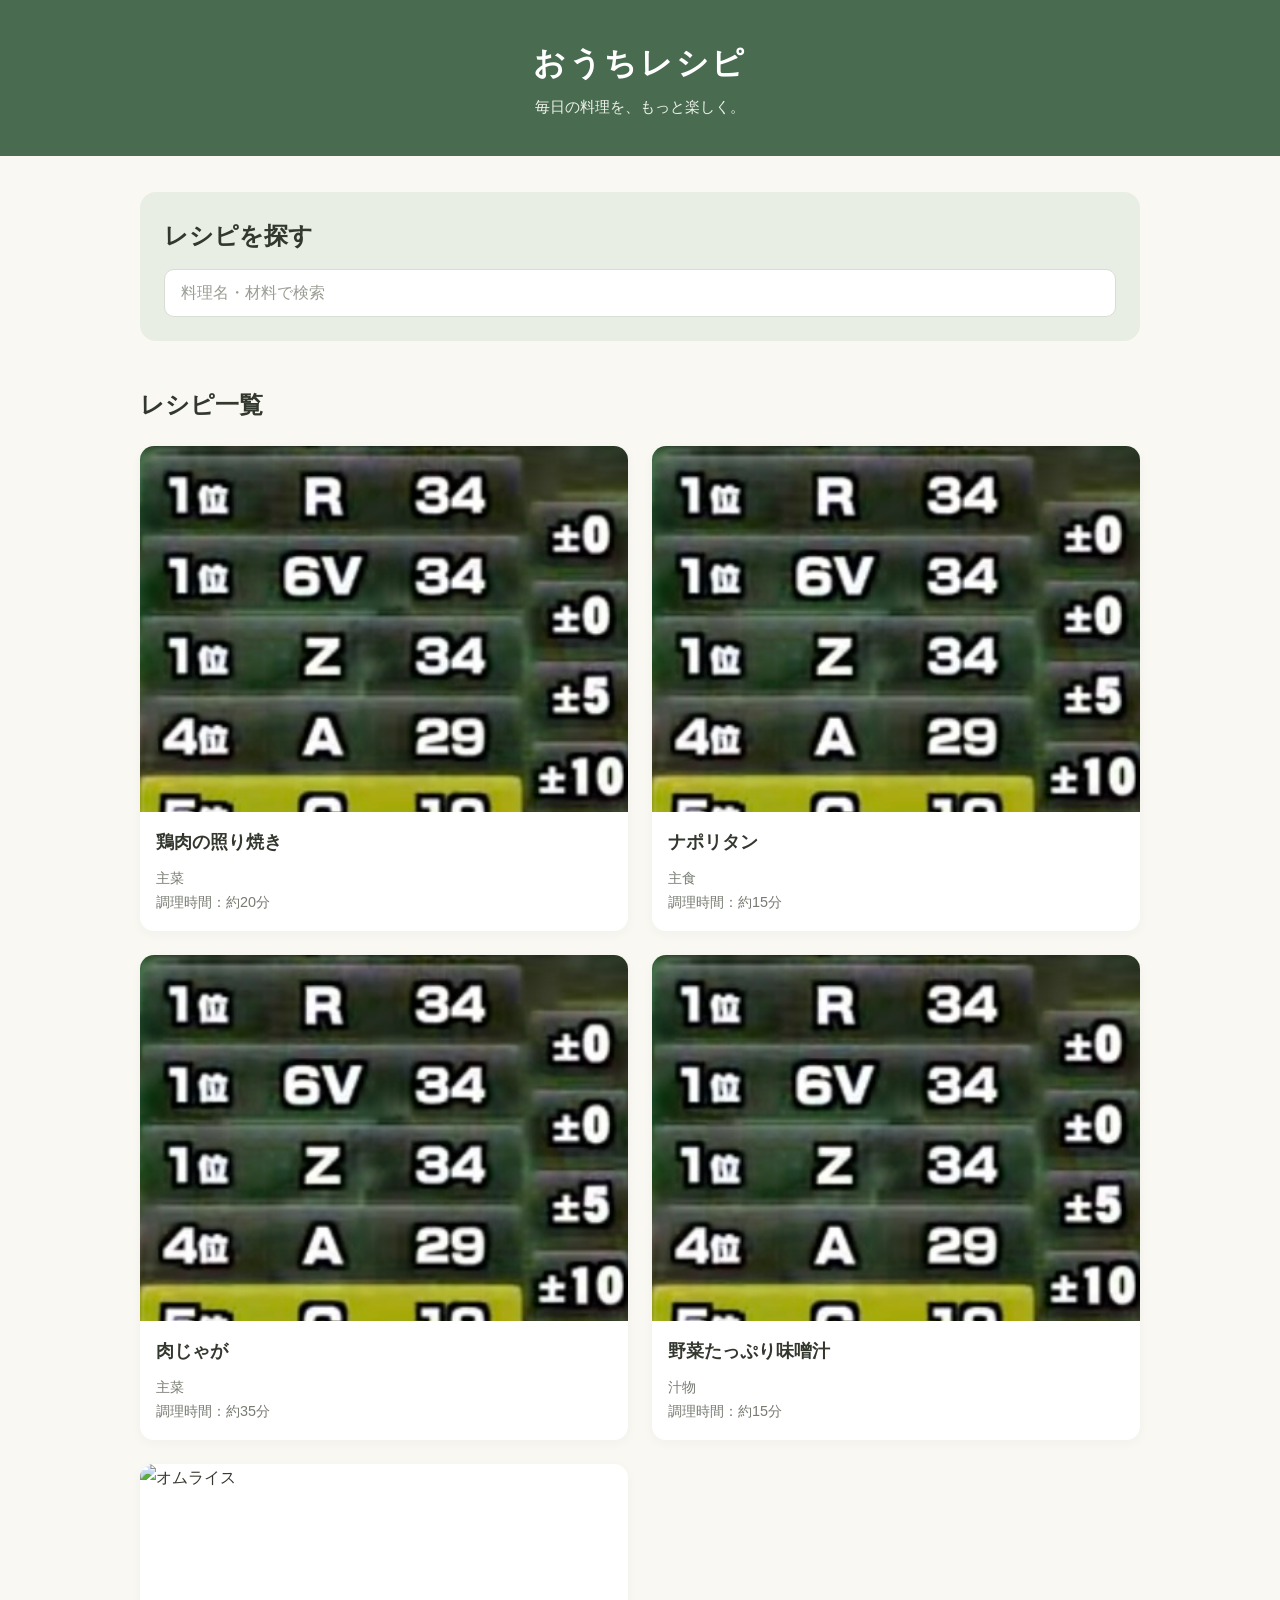
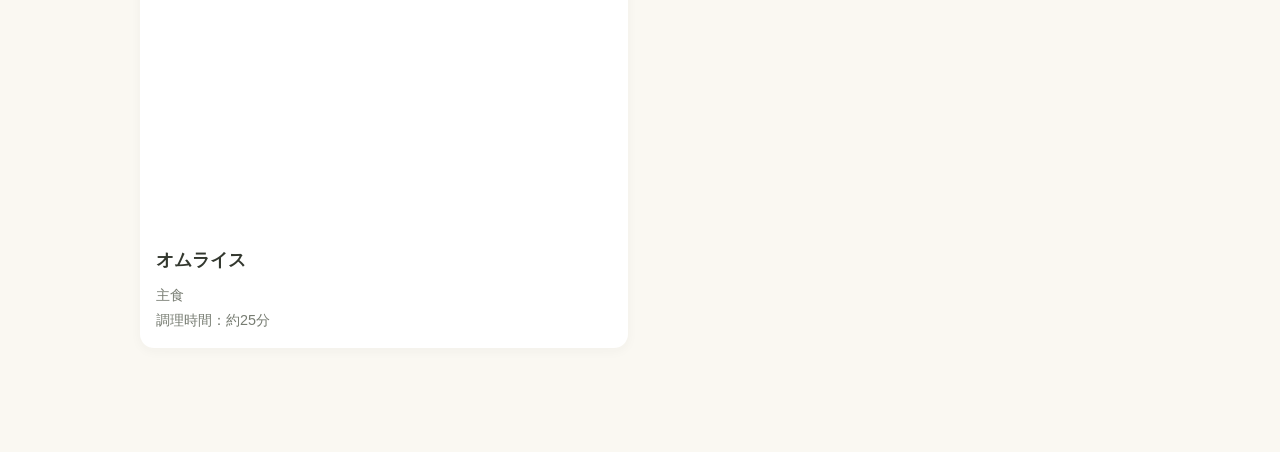
==== index.html @ 15c2fc60 "初回公開" ====
<!DOCTYPE html>
<html lang="ja">
<head>
  <meta charset="UTF-8">
  <meta name="viewport" content="width=device-width, initial-scale=1.0">
  <title>おうちレシピ</title>
  <link rel="stylesheet" href="css/style.css">
  <script src="js/recipes.js" defer></script>
  <script src="js/main.js" defer></script>
</head>
<body>
  <header class="site-header">
    <h1>おうちレシピ</h1>
    <p>毎日の料理を、もっと楽しく。</p>
  </header>

  <main>
    <section class="search-section">
      <h2>レシピを探す</h2>
      <input
        id="search-input"
        type="search"
        placeholder="料理名・材料で検索"
      >
    </section>

    <section>
      <h2>レシピ一覧</h2>
      <div id="recipe-list" class="recipe-grid"></div>
      <p id="no-results" hidden>レシピが見つかりませんでした。</p>
    </section>
  </main>
</body>
</html>
---- css/style.css ----
/* =========================
   1. 基本設定
========================= */

* {
  box-sizing: border-box;
}

:root {
  --color-bg: #faf8f2;
  --color-main: #496b50;
  --color-accent: #e8eee4;
  --color-text: #33382f;
  --color-subtext: #777c72;
  --color-white: #ffffff;
}

body {
  margin: 0;
  font-family:
    "Noto Sans JP",
    "Yu Gothic",
    "Meiryo",
    sans-serif;
  background-color: var(--color-bg);
  color: var(--color-text);
  line-height: 1.7;
}

h1,
h2,
p {
  margin-top: 0;
}

h2 {
  font-size: 1.5rem;
  margin-bottom: 20px;
}

/* =========================
   2. ヘッダー
========================= */

.site-header {
  padding: 36px 20px;
  text-align: center;
  background-color: var(--color-main);
  color: var(--color-white);
}

.site-header h1 {
  margin-bottom: 4px;
  font-size: 2rem;
  letter-spacing: 0.08em;
}

.site-header p {
  margin-bottom: 0;
  color: #edf2e9;
  font-size: 0.95rem;
}

/* =========================
   3. メインコンテンツ
========================= */

main {
  width: min(100% - 40px, 1000px);
  margin: 0 auto;
  padding: 36px 0 60px;
}

section {
  margin-bottom: 44px;
}

/* =========================
   4. 検索エリア
========================= */

.search-section {
  padding: 24px;
  border-radius: 16px;
  background-color: var(--color-accent);
}

.search-section h2 {
  margin-bottom: 12px;
}

#search-input {
  display: block;
  width: 100%;
  padding: 14px 16px;
  border: 1px solid #d9ded5;
  border-radius: 10px;
  background-color: var(--color-white);
  color: var(--color-text);
  font-size: 1rem;
  outline: none;
}

#search-input:focus {
  border-color: var(--color-main);
  box-shadow: 0 0 0 3px #496b5020;
}

#search-input::placeholder {
  color: #999e94;
}

/* =========================
   5. レシピ一覧
========================= */

.recipe-grid {
  display: grid;
  grid-template-columns: repeat(2, minmax(0, 1fr));
  gap: 24px;
}

.recipe-card {
  overflow: hidden;
  border-radius: 14px;
  background-color: var(--color-white);
  box-shadow: 0 3px 12px #3333330a;
  transition:
    transform 0.2s ease,
    box-shadow 0.2s ease;
}

.recipe-card:hover {
  transform: translateY(-4px);
  box-shadow: 0 8px 20px #33333312;
}

.recipe-card img {
  display: block;
  width: 100%;
  aspect-ratio: 4 / 3;
  object-fit: cover;
}

.recipe-card-content {
  padding: 16px;
}

.recipe-card h3 {
  margin: 0 0 8px;
  font-size: 1.1rem;
}

.recipe-card p {
  margin-bottom: 0;
  color: var(--color-subtext);
  font-size: 0.9rem;
}

#no-results {
  padding: 24px 0;
  text-align: center;
  color: var(--color-subtext);
}

/* =========================
   6. スマートフォン対応
========================= */

@media (max-width: 600px) {
  .site-header {
    padding: 28px 16px;
  }

  .site-header h1 {
    font-size: 1.7rem;
  }

  main {
    width: calc(100% - 28px);
    padding-top: 24px;
  }

  .search-section {
    padding: 18px;
  }

  .recipe-grid {
    grid-template-columns: 1fr;
    gap: 18px;
  }
}


/* =========================
   レシピ詳細ページ
========================= */

.back-link {
  display: inline-block;
  margin-bottom: 24px;
  color: var(--color-main);
  text-decoration: none;
  font-weight: bold;
}

.back-link:hover {
  text-decoration: underline;
}

.detail-image {
  display: block;
  width: 100%;
  max-width: 680px;
  max-height: 440px;
  aspect-ratio: 4 / 3;
  object-fit: cover;
  border-radius: 14px;
  margin: 20px 0;
}

#recipe-detail > p {
  color: var(--color-subtext);
}

.ingredient-list,
.step-list {
  padding: 0;
  margin: 0 0 36px;
}

.ingredient-list {
  list-style: none;
  border-top: 1px solid #e4e3dc;
}

.ingredient-list li {
  padding: 12px 8px;
  border-bottom: 1px solid #e4e3dc;
}

.step-list {
  padding-left: 28px;
}

.step-list li {
  padding: 10px 4px;
  margin-bottom: 8px;
}

.recipe-card {
  display: block;
  color: inherit;
  text-decoration: none;
}

.recipe-card:focus-visible,
.back-link:focus-visible {
  outline: 3px solid var(--color-main);
  outline-offset: 4px;
  border-radius: 4px;
}
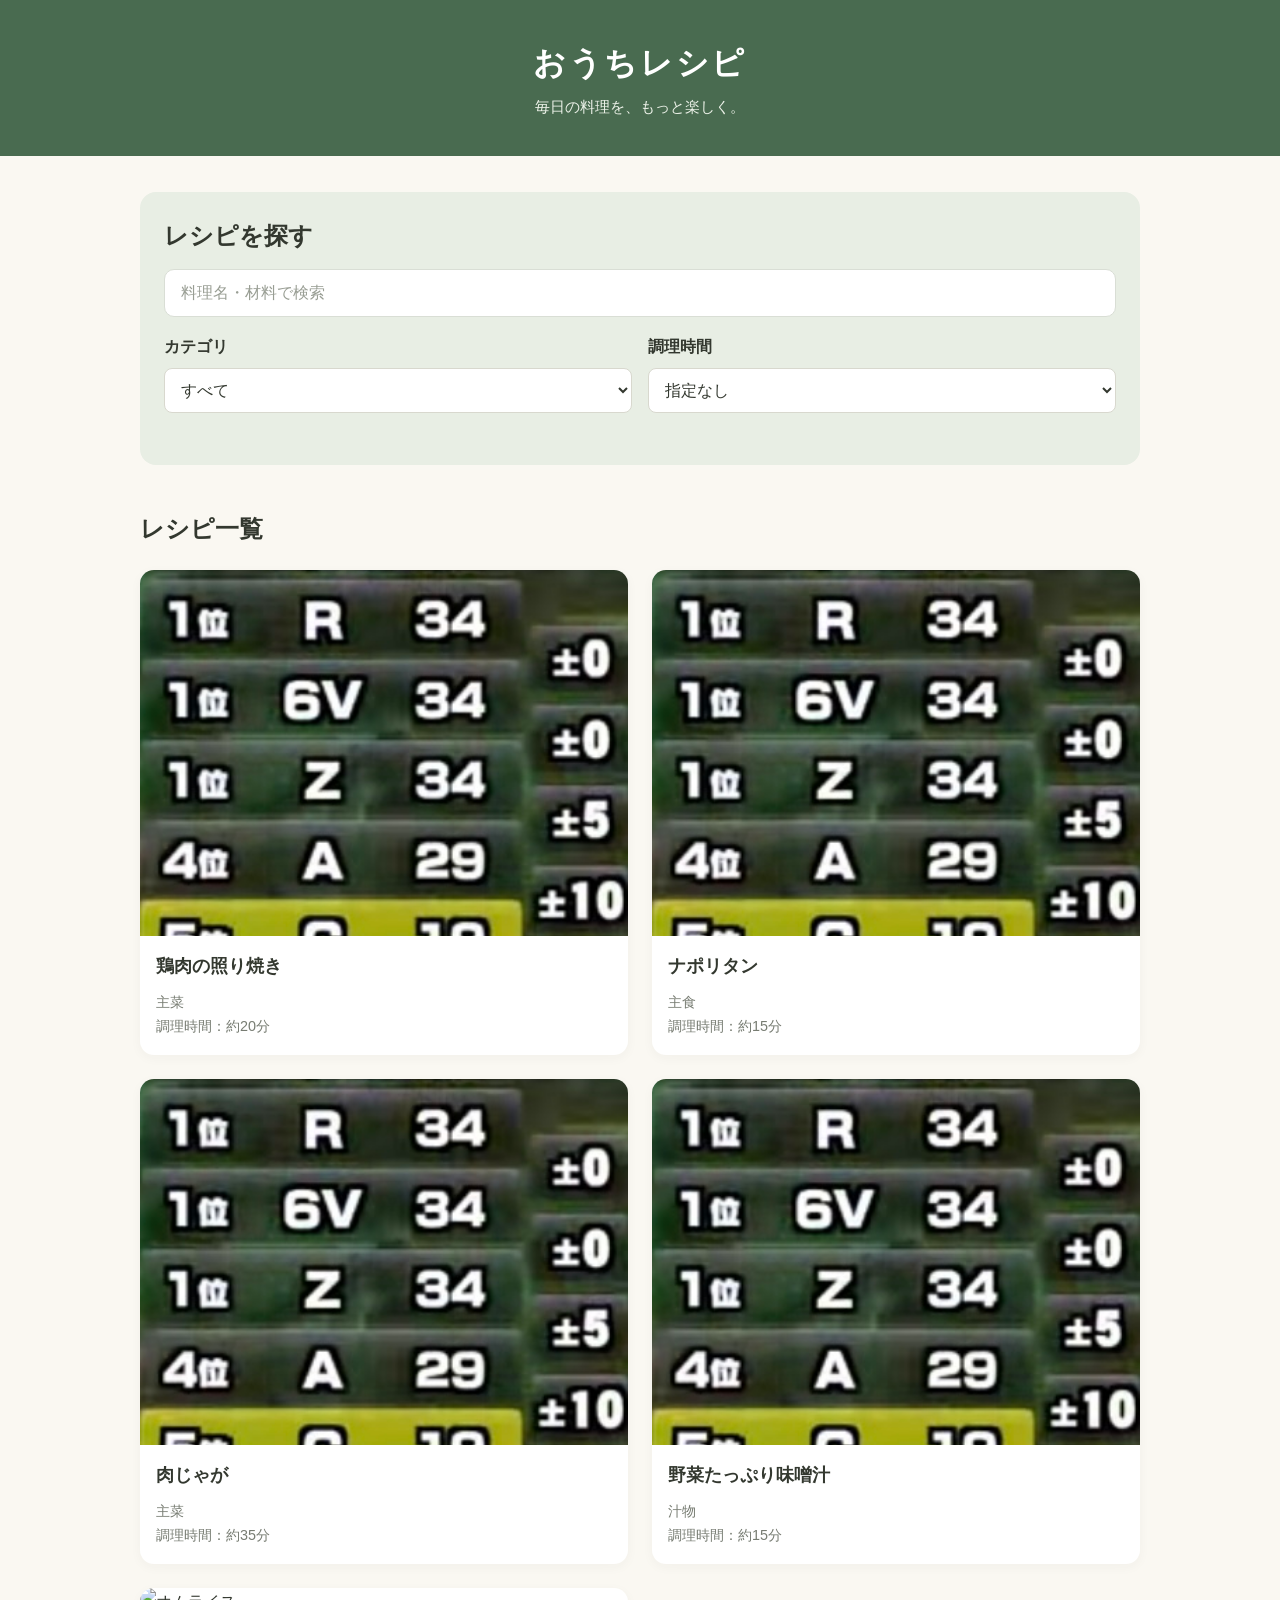
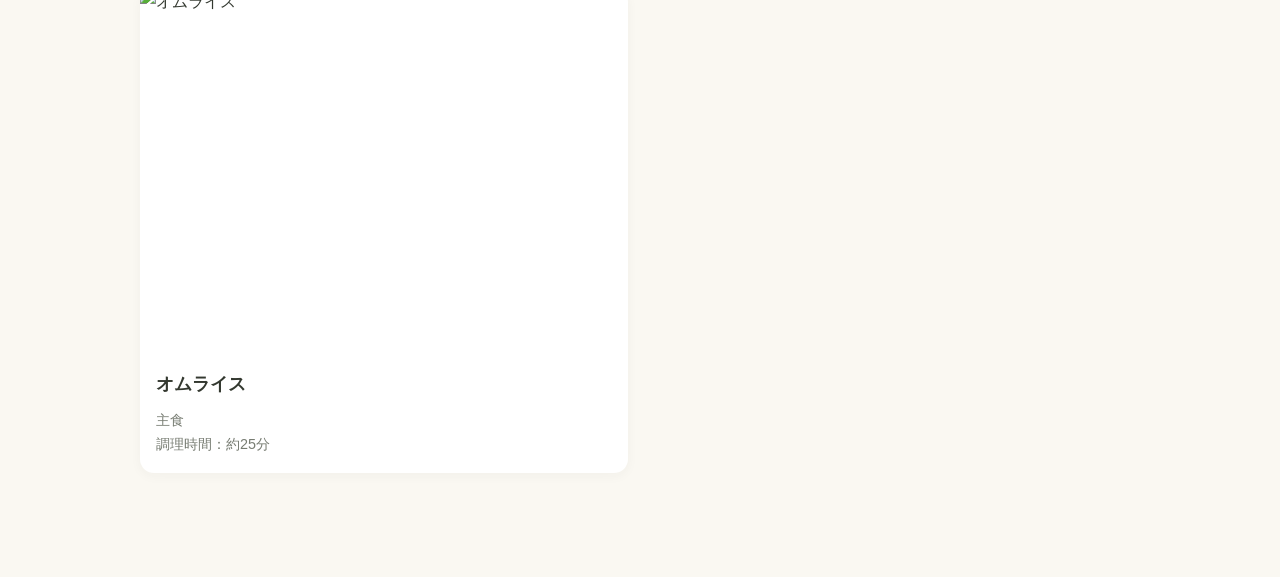
==== commit 0ed322d2: "検索と絞り込み機能を追加" ====
--- a/index.html
+++ b/index.html
@@ -18,11 +18,35 @@
   <main>
     <section class="search-section">
       <h2>レシピを探す</h2>
+
       <input
         id="search-input"
         type="search"
         placeholder="料理名・材料で検索"
       >
+
+      <!-- カテゴリ・調理時間の絞り込み -->
+      <div class="filter-controls">
+        <div class="filter-item">
+          <label for="category-filter">カテゴリ</label>
+          <select id="category-filter">
+            <option value="">すべて</option>
+            <option value="主菜">主菜</option>
+            <option value="主食">主食</option>
+            <option value="汁物">汁物</option>
+          </select>
+        </div>
+
+        <div class="filter-item">
+          <label for="time-filter">調理時間</label>
+          <select id="time-filter">
+            <option value="">指定なし</option>
+            <option value="15">15分以内</option>
+            <option value="20">20分以内</option>
+            <option value="30">30分以内</option>
+          </select>
+        </div>
+      </div>
     </section>
 
     <section>
--- a/css/style.css
+++ b/css/style.css
@@ -261,3 +261,52 @@
   outline-offset: 4px;
   border-radius: 4px;
 }
+/* =========================
+   7. 絞り込みエリア
+========================= */
+
+.filter-controls {
+  display: flex;
+  gap: 16px;
+  margin: 16px 0 28px;
+  flex-wrap: wrap;
+}
+
+.filter-item {
+  flex: 1;
+  min-width: 180px;
+}
+
+.filter-item label {
+  display: block;
+  margin-bottom: 8px;
+  font-weight: bold;
+  color: var(--color-text);
+}
+
+.filter-item select {
+  width: 100%;
+  padding: 12px;
+  border: 1px solid #d8d8ce;
+  border-radius: 8px;
+  background-color: var(--color-white);
+  color: var(--color-text);
+  font-size: 16px;
+}
+
+.filter-item select:focus-visible {
+  outline: 2px solid var(--color-main);
+  outline-offset: 2px;
+}
+
+/* スマートフォンでは縦に並べる */
+@media (max-width: 600px) {
+  .filter-controls {
+    flex-direction: column;
+    gap: 12px;
+  }
+
+  .filter-item {
+    min-width: 0;
+  }
+}
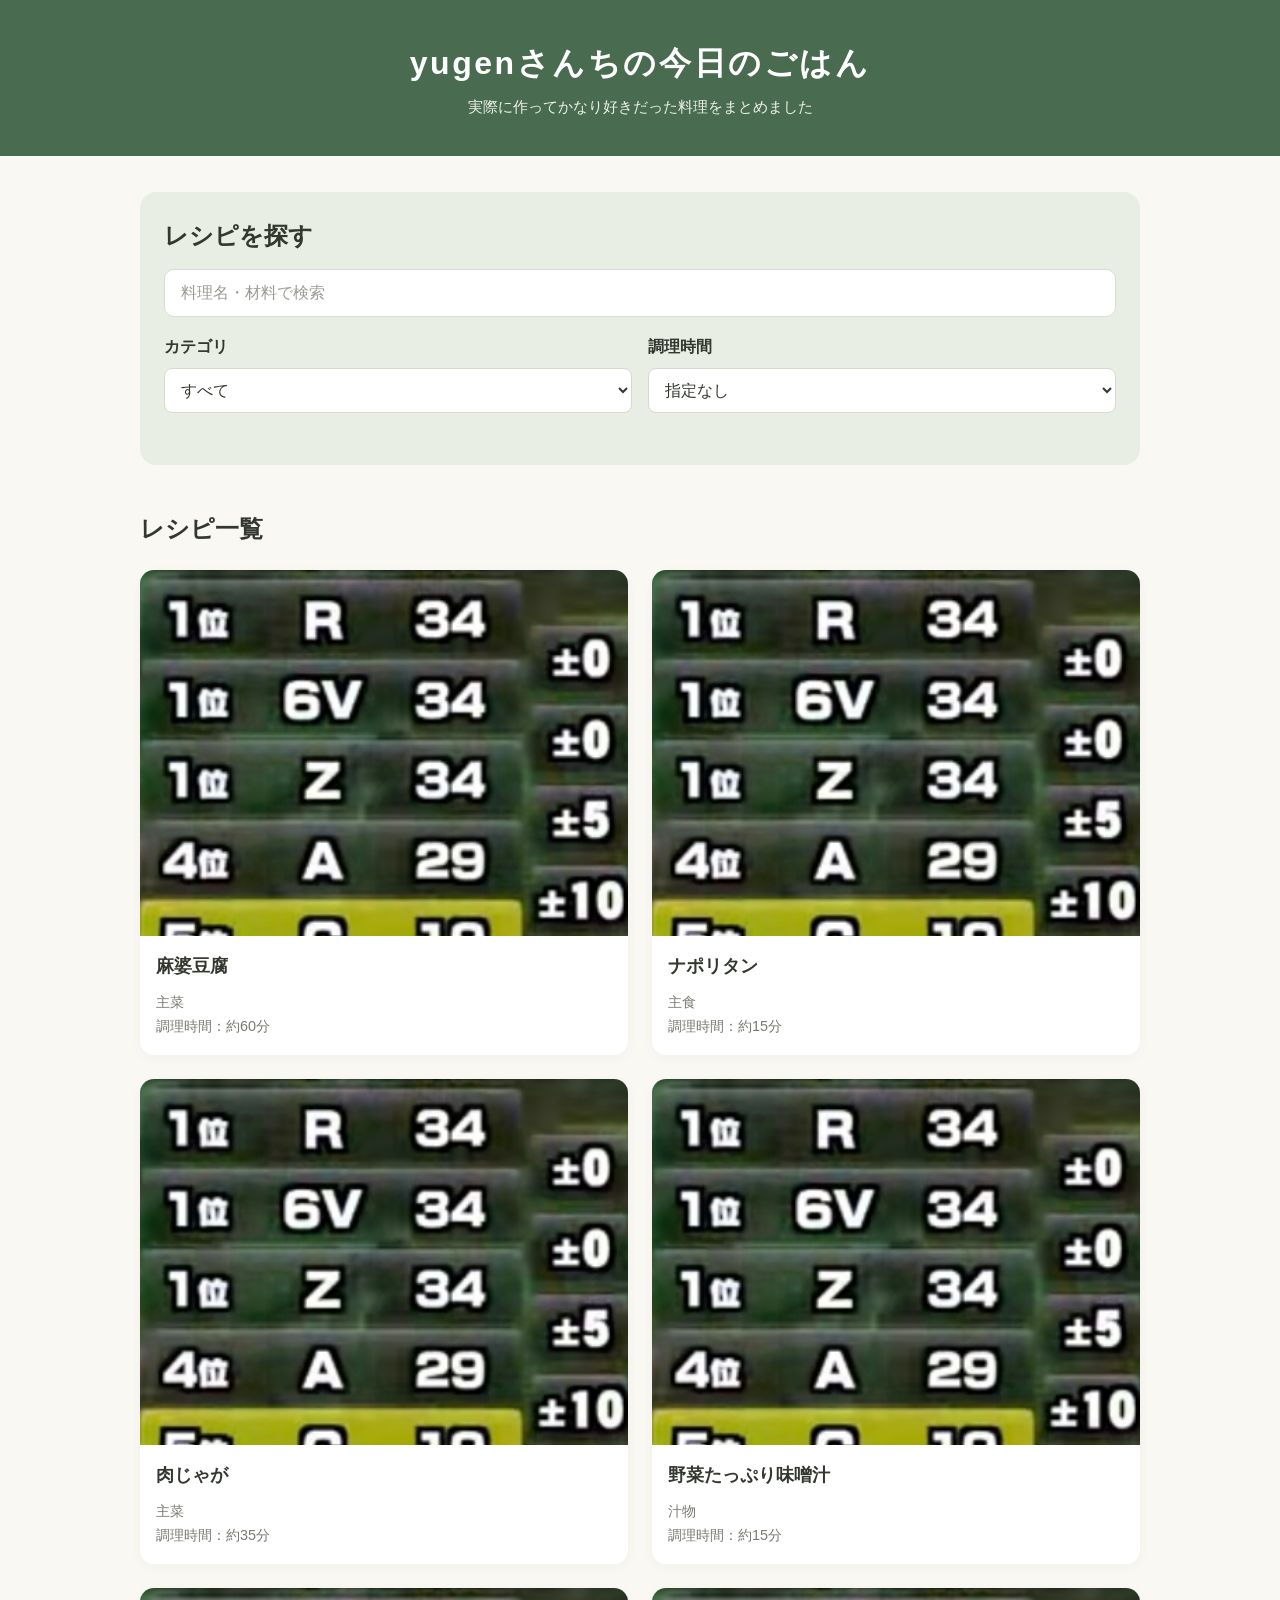
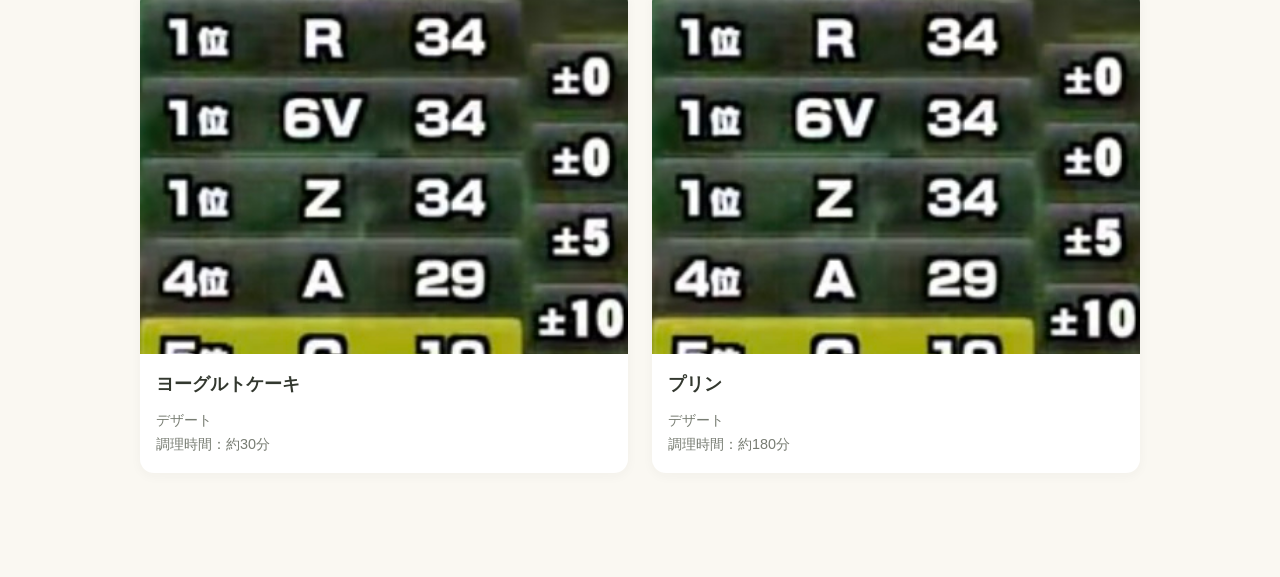
==== commit 260961b0: "レシピとUI更新" ====
--- a/index.html
+++ b/index.html
@@ -4,15 +4,15 @@
 <head>
   <meta charset="UTF-8">
   <meta name="viewport" content="width=device-width, initial-scale=1.0">
-  <title>おうちレシピ</title>
+  <title>yugenさん家の今日のごはん</title>
   <link rel="stylesheet" href="css/style.css">
   <script src="js/recipes.js" defer></script>
   <script src="js/main.js" defer></script>
 </head>
 <body>
   <header class="site-header">
-    <h1>おうちレシピ</h1>
-    <p>毎日の料理を、もっと楽しく。</p>
+    <h1>yugenさんちの今日のごはん</h1>
+    <p>実際に作ってかなり好きだった料理をまとめました</p>
   </header>
 
   <main>
@@ -34,6 +34,7 @@
             <option value="主菜">主菜</option>
             <option value="主食">主食</option>
             <option value="汁物">汁物</option>
+            <option value="デザート">デザート</option>
           </select>
         </div>
 
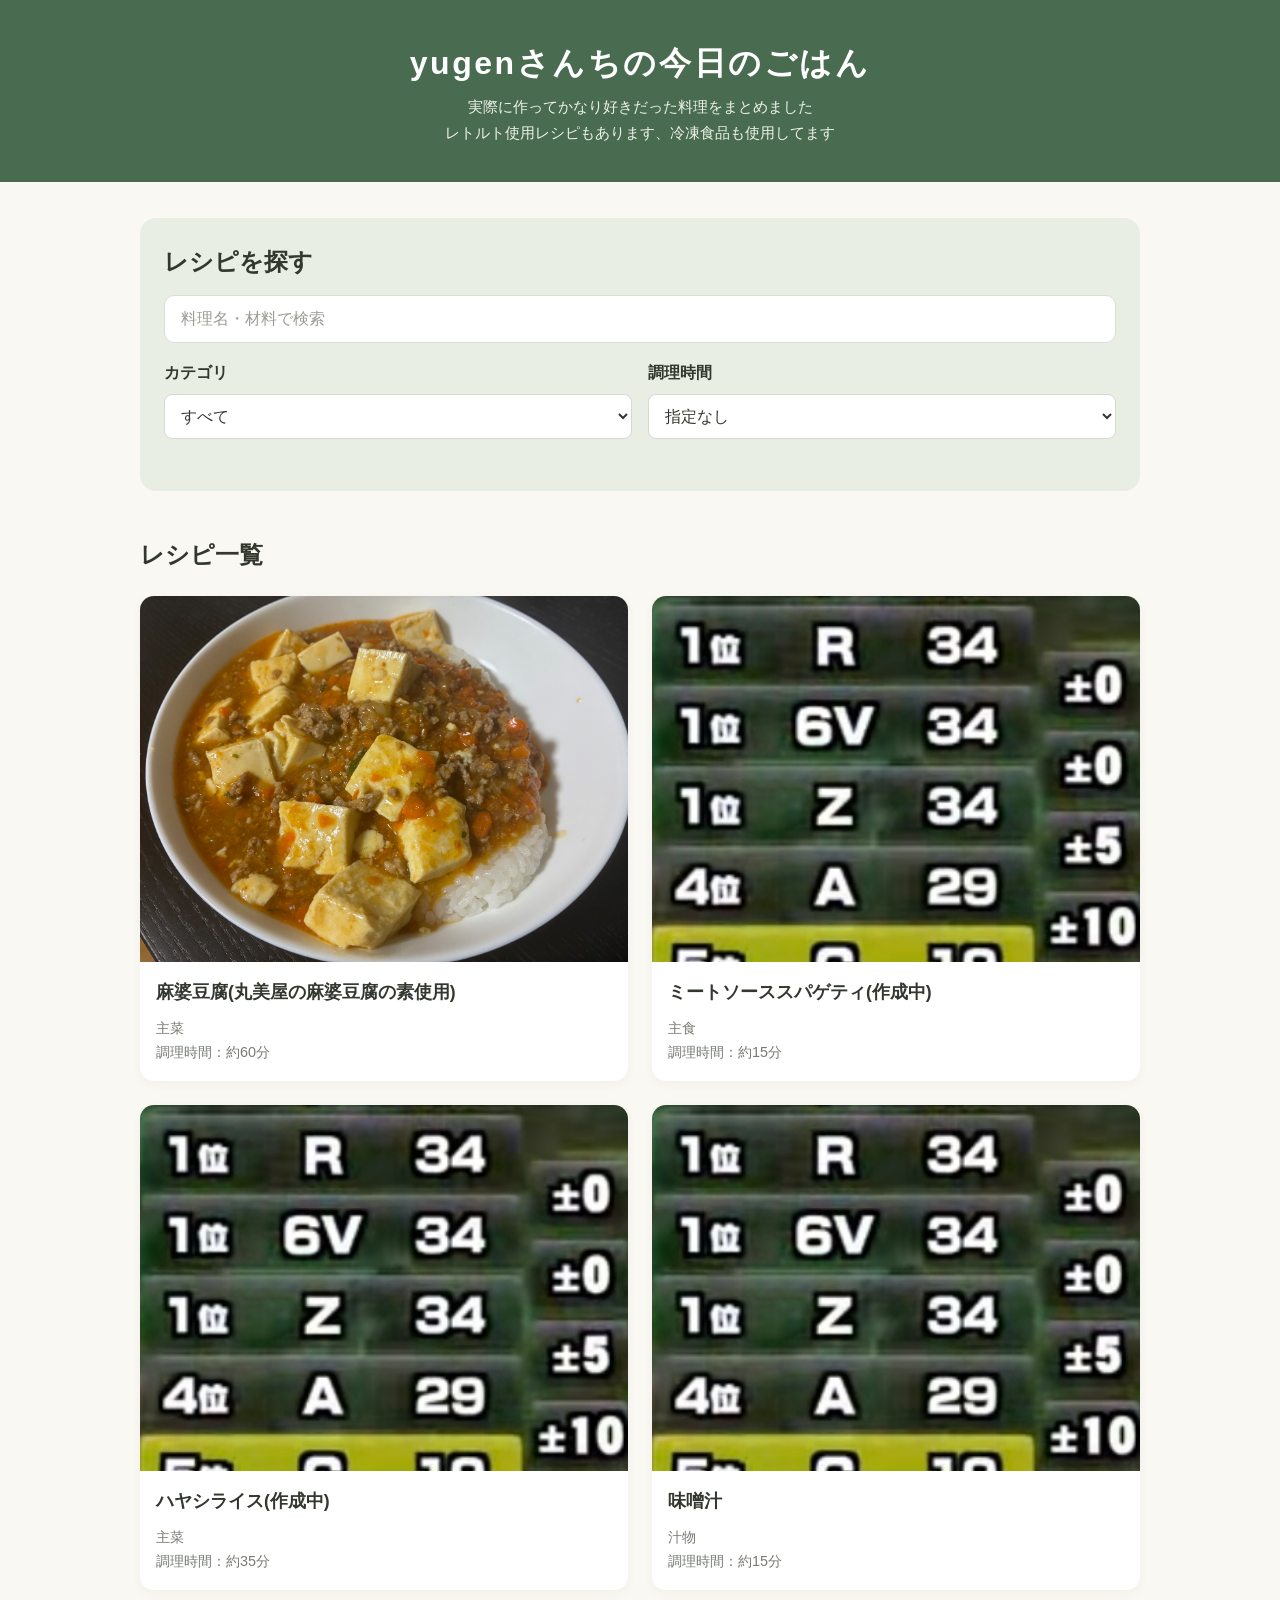
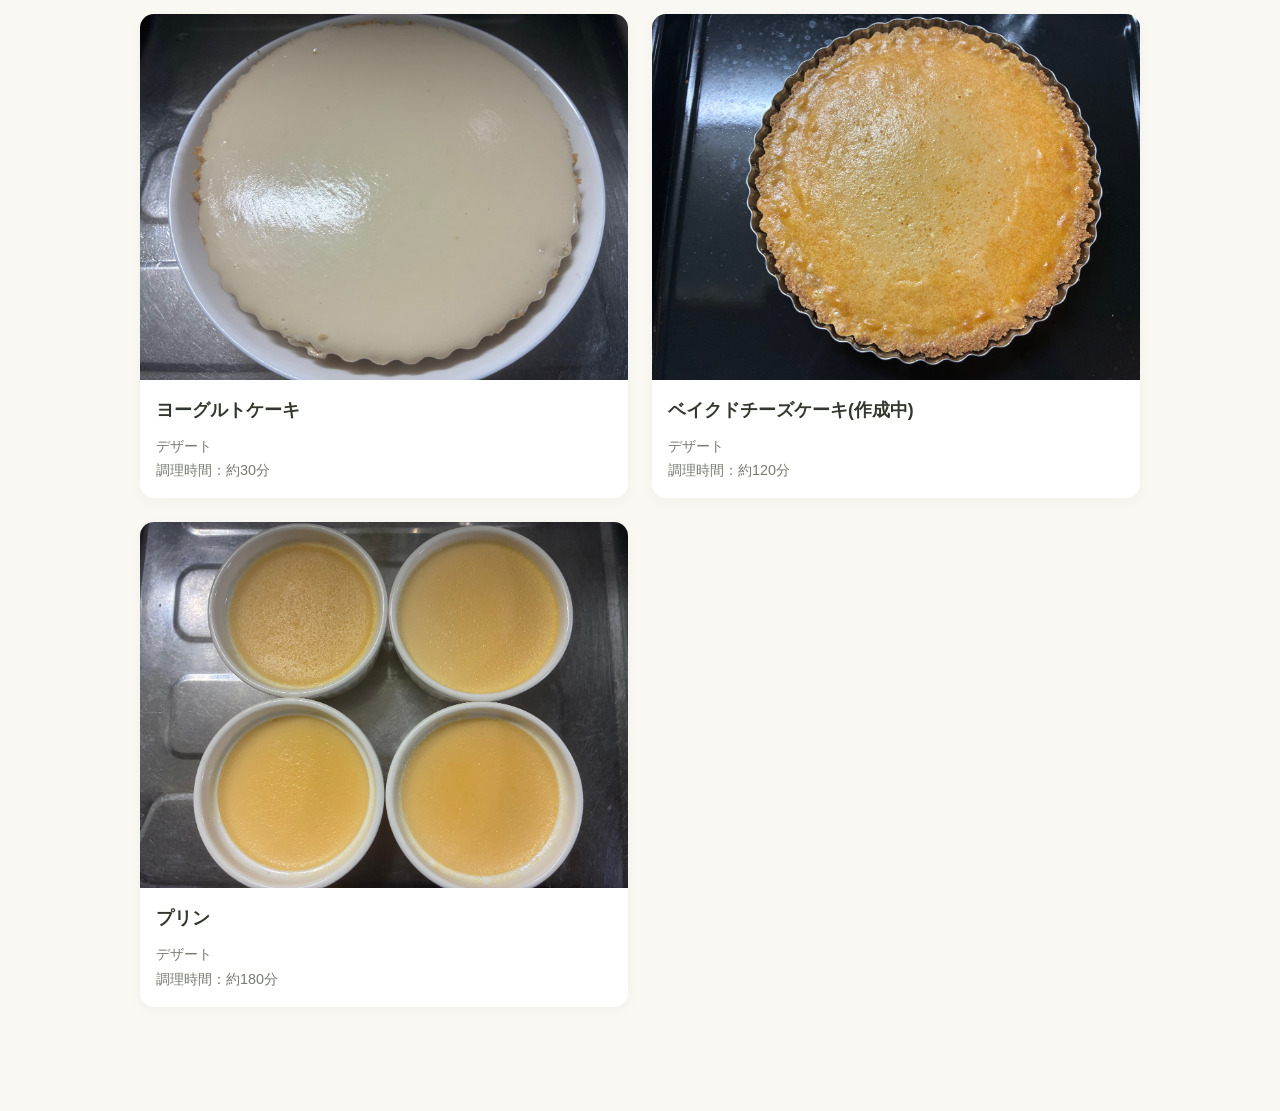
==== commit 27a4ed99: "レシピ更新" ====
--- a/index.html
+++ b/index.html
@@ -13,6 +13,7 @@
   <header class="site-header">
     <h1>yugenさんちの今日のごはん</h1>
     <p>実際に作ってかなり好きだった料理をまとめました</p>
+    <p>レトルト使用レシピもあります、冷凍食品も使用してます</p>
   </header>
 
   <main>
